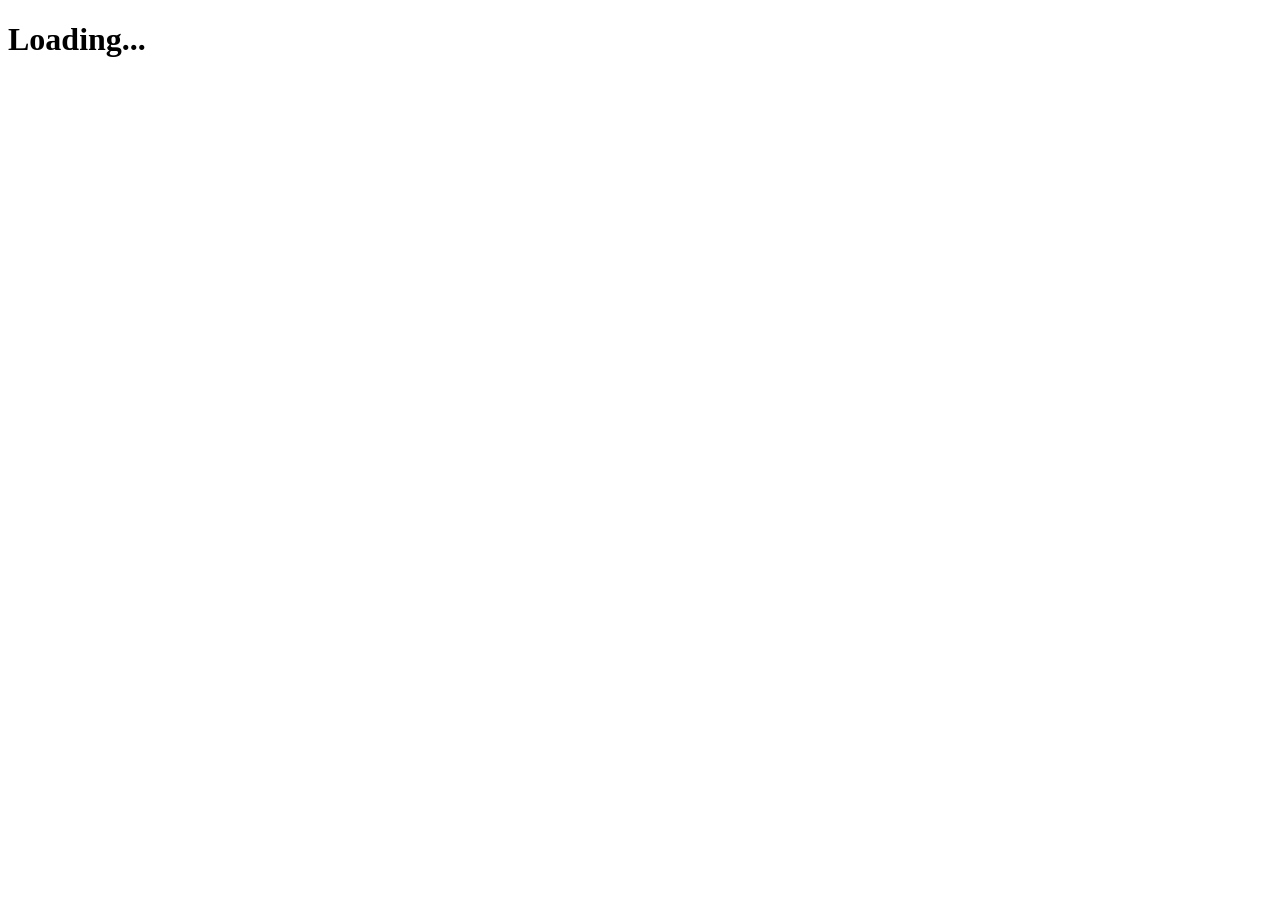
==== profile.html @ 0b88ce4e "write html code for profile.html" ====
<!DOCTYPE html>
<html lang="en">
<head>
    <meta charset="UTF-8">
    <meta name="viewport" content="width=device-width, initial-scale=1.0">
    <title>Profile</title>

    <link rel="stylesheet" href="./css/profile.css">
</head>

<body>

    <h1>Loading...</h1>

    <script type="module" src="./js/profile.js"></script>

</body>
</html>
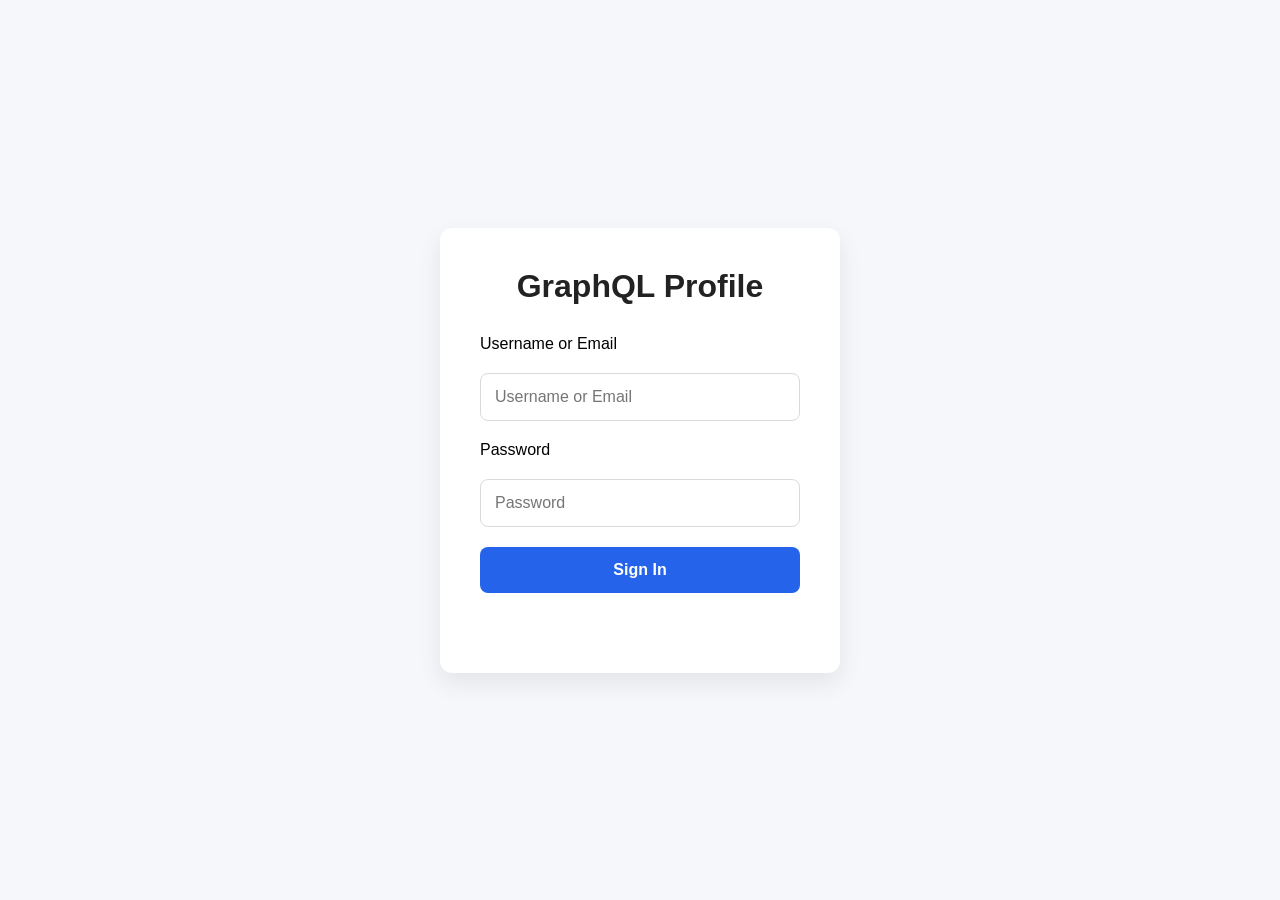
==== commit c50bd92d: "push api" ====
--- a/profile.html
+++ b/profile.html
@@ -10,9 +10,16 @@
 
 <body>
 
-    <h1>Loading...</h1>
+    <header class="header">
+        <h2>GraphQL Profile</h2>
+         <button id="logout-btn">Logout</button>
+    </header>
+
+    </div>
+    
+   <div id="profile"></div>
 
     <script type="module" src="./js/profile.js"></script>
 
 </body>
-</html>+</html>     
--- a/css/profile.css
+++ b/css/profile.css
@@ -0,0 +1,86 @@
+
+body {
+    font-family: 'Inter', -apple-system, BlinkMacSystemFont, "Segoe UI", Roboto, sans-serif;
+    background-color: #0b0f19;
+    padding: 24px;
+    line-height: 1.5;
+}
+
+#profile{
+    max-width: 900px;
+    margin: 60px auto; 
+    color: white;
+}
+
+#profile h2{
+    color: #9ca3af;
+    font-weight:400;
+}
+
+#profile h1{
+    color: #bbd6df;
+    font-size:42px;
+    margin:10px 0;
+}
+
+#profile p{
+    color:#9ca3af;
+    margin-bottom:40px;
+}
+
+.cards{
+    display:flex;
+    gap:20px;
+    margin-top:40px;
+}
+
+.card{
+    width:220px;
+    background:#1e293b;
+    border-radius:12px;
+    padding:20px;
+}
+
+.card h3{
+    font-size:16px;
+    color:#cbd5e1;
+    margin-bottom:10px;
+}
+
+.card span{
+    font-size:40px;
+    font-weight:bold;
+}
+
+.profile-header{
+    display:flex;
+    align-items:center;
+    gap:20px;
+    margin-bottom:40px;
+}
+
+.avatar{
+    width:100px;
+    height:100px;
+    border-radius:50%;
+    object-fit:cover;
+    border:3px solid #4f46e5;
+}
+
+.graphs{
+    display:flex;
+    flex-direction:column;
+    gap:30px;
+    margin-top:40px;
+}
+
+.graph-card{
+    background: white;
+    padding:20px;
+    border-radius:12px;
+    box-shadow:0 5px 20px rgba(0,0,0,.1);
+}
+
+.graph-card h2{
+    margin-bottom:20px;
+}
